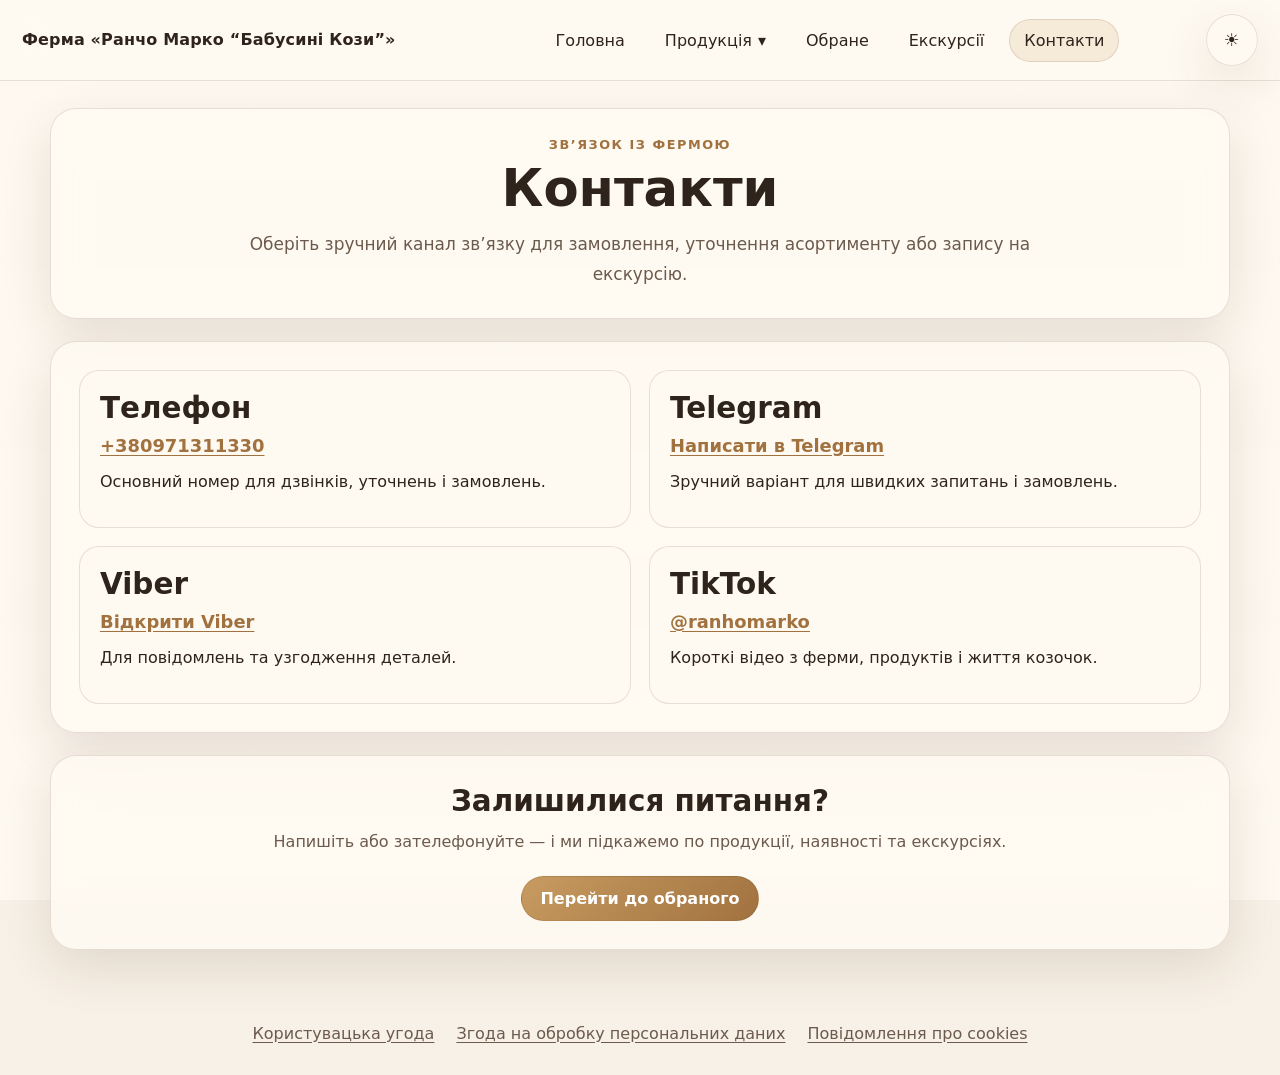
==== contacts.html @ a1350366 "Add files via upload" ====
<!doctype html>
<html lang="uk" data-page="contacts">
<head>
  <meta charset="utf-8">
  <meta name="viewport" content="width=device-width, initial-scale=1">
  <title>Контакти — Ранчо Марко “Бабусині Кози”</title>
  <meta name="description" content="Контакти ферми «Ранчо Марко “Бабусині Кози”»: телефон, Telegram, Viber та TikTok.">
  <link rel="stylesheet" href="styles.css">
</head>
<body data-page="contacts">
  <div class="page-bg" aria-hidden="true"></div>

  <header class="topbar">
    <div class="brand"><a href="index.html">Ферма «Ранчо Марко “Бабусині Кози”»</a></div>
    <nav class="main-nav" aria-label="Головна навігація">
      <a href="index.html" class="nav-link">Головна</a>
      <div class="nav-dropdown" data-dropdown>
        <button class="nav-link dropdown-toggle" type="button" data-product-toggle aria-expanded="false">
          Продукція <span class="chevron" aria-hidden="true">▾</span>
        </button>
        <div class="dropdown-panel" data-dropdown-panel>
          <a href="products.html#classichni">Класичні</a>
          <a href="products.html#kraftovi">Крафтові</a>
          <a href="products.html#marinated">Мариновані</a>
          <a href="products.html#vypichka">Випічка</a>
          <a href="products.html#inshe">Інше</a>
        </div>
      </div>
      <a href="favorites.html" class="nav-link">Обране</a>
      <a href="excursions.html" class="nav-link">Екскурсії</a>
      <a href="contacts.html" class="nav-link active">Контакти</a>
    </nav>
    <button class="theme-toggle" type="button" data-theme-toggle aria-label="Перемкнути тему">
      <span class="theme-icon theme-sun" aria-hidden="true">☀</span>
      <span class="theme-icon theme-moon" aria-hidden="true">☾</span>
    </button>
  </header>

  <main class="page-shell">
    <section class="section-card page-intro">
      <p class="eyebrow">Зв’язок із фермою</p>
      <h1>Контакти</h1>
      <p class="lead">Оберіть зручний канал зв’язку для замовлення, уточнення асортименту або запису на екскурсію.</p>
    </section>

    <section class="section-card contact-grid">
      <article class="contact-card">
        <h2>Телефон</h2>
        <a href="tel:+380971311330" class="big-link">+380971311330</a>
        <p>Основний номер для дзвінків, уточнень і замовлень.</p>
      </article>
      <article class="contact-card">
        <h2>Telegram</h2>
        <a href="https://t.me/share/url?text=%D0%97%D0%B0%D0%BC%D0%BE%D0%B2%D0%BB%D0%B5%D0%BD%D0%BD%D1%8F%20%D0%B7%20%D1%81%D0%B0%D0%B9%D1%82%D1%83%20%D0%A0%D0%B0%D0%BD%D1%87%D0%BE%20%D0%9C%D0%B0%D1%80%D0%BA%D0%BE%20%D0%91%D0%B0%D0%B1%D1%83%D1%81%D0%B8%D0%BD%D1%96%20%D0%9A%D0%BE%D0%B7%D0%B8%20%2B380971311330" target="_blank" rel="noopener" class="big-link">Написати в Telegram</a>
        <p>Зручний варіант для швидких запитань і замовлень.</p>
      </article>
      <article class="contact-card">
        <h2>Viber</h2>
        <a href="viber://chat?number=%2B380971311330" class="big-link">Відкрити Viber</a>
        <p>Для повідомлень та узгодження деталей.</p>
      </article>
      <article class="contact-card">
        <h2>TikTok</h2>
        <a href="https://www.tiktok.com/@ranhomarko?_r=1&_t=ZS-94zEbrSKKvs" target="_blank" rel="noopener" class="big-link">@ranhomarko</a>
        <p>Короткі відео з ферми, продуктів і життя козочок.</p>
      </article>
    </section>

    <section class="section-card cta">
      <h2>Залишилися питання?</h2>
      <p>Напишіть або зателефонуйте — і ми підкажемо по продукції, наявності та екскурсіях.</p>
      <a class="btn btn-primary" href="favorites.html">Перейти до обраного</a>
    </section>
  </main>

  <div class="modal" id="legalModal" aria-hidden="true" role="dialog" aria-modal="true">
    <div class="modal-card">
      <button class="modal-close" type="button" data-modal-close aria-label="Закрити">×</button>
      <div class="modal-content" data-modal-content></div>
    </div>
  </div>

  
  </div>

  <footer class="footer">
    <button class="footer-link" type="button" data-open-legal="agreement">Користувацька угода</button>
    <button class="footer-link" type="button" data-open-legal="consent">Згода на обробку персональних даних</button>
    <button class="footer-link" type="button" data-open-legal="cookies">Повідомлення про cookies</button>
  </footer>

  <script src="script.js"></script>
</body>
</html>
---- styles.css ----
:root{
  --bg: #f7efe4;
  --bg2: #fffaf2;
  --panel: rgba(255, 250, 242, 0.82);
  --panel-strong: rgba(255, 250, 242, 0.95);
  --text: #2f241c;
  --muted: #6c5a4d;
  --line: rgba(79, 58, 43, 0.14);
  --accent: #c89b61;
  --accent-2: #a1723f;
  --accent-soft: rgba(200, 155, 97, 0.16);
  --shadow: 0 18px 50px rgba(62, 38, 19, 0.12);
  --radius: 26px;
}

:root[data-theme="dark"]{
  --bg: #17110d;
  --bg2: #221914;
  --panel: rgba(35, 26, 21, 0.82);
  --panel-strong: rgba(35, 26, 21, 0.96);
  --text: #f4e9dc;
  --muted: #d2bea8;
  --line: rgba(255,255,255,0.12);
  --accent: #e3b77e;
  --accent-2: #f2d0a3;
  --accent-soft: rgba(227, 183, 126, 0.15);
  --shadow: 0 18px 50px rgba(0,0,0,0.35);
}

*{box-sizing:border-box}
html{scroll-behavior:smooth}
body{
  margin:0;
  min-height:100vh;
  font-family: Inter, system-ui, -apple-system, BlinkMacSystemFont, "Segoe UI", sans-serif;
  color:var(--text);
  background: linear-gradient(180deg, rgba(247,239,228,0.9), rgba(247,239,228,0.9));
  overflow-x:hidden;
}

.page-bg{
  position:fixed;
  inset:0;
  z-index:-2;
  background:
    linear-gradient(180deg, rgba(255,250,242,0.8), rgba(255,250,242,0.78)),
    url("img/ferma.png") center/cover no-repeat;
  filter:saturate(0.95);
}
:root[data-theme="dark"] .page-bg{
  background:
    linear-gradient(180deg, rgba(17,13,10,0.76), rgba(17,13,10,0.82)),
    url("img/ferma.png") center/cover no-repeat;
}

a{color:inherit;text-decoration:none}
button,input,summary{font:inherit}
img{max-width:100%;display:block}
.page-shell{
  width:min(1180px, calc(100% - 28px));
  margin:0 auto;
  padding:108px 0 44px;
}

.topbar{
  position:fixed;
  top:0; left:0; right:0;
  z-index:20;
  display:grid;
  grid-template-columns: 1.2fr 2fr auto;
  align-items:center;
  gap:16px;
  padding:14px 22px;
  backdrop-filter: blur(18px);
  background: color-mix(in srgb, var(--panel-strong) 85%, transparent);
  border-bottom:1px solid var(--line);
}

.brand a{
  font-weight:800;
  letter-spacing:0.01em;
  line-height:1.15;
  display:inline-block;
  max-width:100%;
}

.main-nav{
  justify-self:center;
  display:flex;
  align-items:center;
  justify-content:center;
  gap:10px;
  flex-wrap:wrap;
}

.nav-link{
  border:1px solid transparent;
  background:transparent;
  color:var(--text);
  padding:11px 14px;
  border-radius:999px;
  cursor:pointer;
  transition: all .2s ease;
  display:inline-flex;
  align-items:center;
  gap:6px;
}
.nav-link:hover,.nav-link.active,.nav-dropdown:hover .dropdown-toggle{
  background:var(--accent-soft);
  border-color: var(--line);
}

.nav-dropdown{
  position:relative;
}
.dropdown-panel{
  position:absolute;
  top:calc(100% + 10px);
  left:50%;
  transform:translateX(-50%) translateY(8px);
  min-width:220px;
  padding:10px;
  border-radius:18px;
  background:var(--panel-strong);
  border:1px solid var(--line);
  box-shadow:var(--shadow);
  display:none;
}
.nav-dropdown.open .dropdown-panel{
  display:grid;
  gap:6px;
}
.dropdown-panel a{
  padding:10px 12px;
  border-radius:12px;
}
.dropdown-panel a:hover{
  background:var(--accent-soft);
}

.theme-toggle{
  justify-self:end;
  width:52px;
  height:52px;
  border:none;
  border-radius:50%;
  background:var(--panel-strong);
  color:var(--text);
  box-shadow:var(--shadow);
  cursor:pointer;
  position:relative;
  border:1px solid var(--line);
}
.theme-icon{
  position:absolute;
  inset:0;
  display:grid;
  place-items:center;
  font-size:1.1rem;
  transition:opacity .2s ease, transform .2s ease;
}
.theme-moon{opacity:0; transform:rotate(-25deg)}
:root[data-theme="dark"] .theme-sun{opacity:0; transform:rotate(25deg)}
:root[data-theme="dark"] .theme-moon{opacity:1; transform:rotate(0)}

.section-card{
  background:var(--panel);
  border:1px solid var(--line);
  box-shadow:var(--shadow);
  border-radius:var(--radius);
  padding:28px;
  margin-bottom:22px;
  backdrop-filter: blur(16px);
}
.hero{
  display:grid;
  grid-template-columns:1.2fr .8fr;
  gap:22px;
  align-items:center;
  min-height: calc(100vh - 170px);
}
.eyebrow{
  margin:0 0 10px;
  text-transform:uppercase;
  letter-spacing:.12em;
  font-size:.8rem;
  color:var(--accent-2);
  font-weight:700;
}
h1{
  margin:0 0 16px;
  font-size: clamp(2.4rem, 4vw, 4.8rem);
  line-height:1.02;
}
h2{
  margin:0 0 10px;
  font-size: clamp(1.4rem, 2.3vw, 2.2rem);
}
h3{margin:0 0 8px; font-size:1.05rem}
.lead{
  color:var(--muted);
  font-size:1.06rem;
  line-height:1.75;
  margin:0;
}
.hero-actions, .favorites-actions{
  display:flex;
  gap:12px;
  flex-wrap:wrap;
  margin-top:22px;
}
.btn{
  display:inline-flex;
  justify-content:center;
  align-items:center;
  padding:12px 18px;
  border-radius:999px;
  border:1px solid var(--line);
  cursor:pointer;
  transition:all .2s ease;
  font-weight:700;
}
.btn-primary{
  background:linear-gradient(135deg, var(--accent), var(--accent-2));
  color:#fff;
}
.btn-secondary{
  background:var(--panel-strong);
  color:var(--text);
}
.btn:hover, .btn:focus-visible{
  transform:translateY(-1px);
  filter:brightness(1.02);
}
.note-card{
  border-radius:22px;
  background:linear-gradient(180deg, rgba(200,155,97,0.14), rgba(255,255,255,0.02));
  border:1px solid var(--line);
  padding:22px;
}
.note-card ul{
  margin:14px 0 0;
  padding-left:18px;
  color:var(--muted);
  line-height:1.7;
}

.info-grid, .benefits-grid, .steps-grid, .audience-grid, .contact-grid, .excursion-grid{
  display:grid;
  gap:18px;
}
.info-grid{
  grid-template-columns:repeat(2, minmax(0,1fr));
}
.benefits-grid{
  grid-template-columns:repeat(4, minmax(0,1fr));
}
.benefit{
  padding:16px;
  background:var(--panel-strong);
  border:1px solid var(--line);
  border-radius:18px;
  line-height:1.55;
}
.steps-grid{
  grid-template-columns:repeat(5, minmax(0,1fr));
}
.step{
  padding:18px;
  border-radius:18px;
  background:var(--panel-strong);
  border:1px solid var(--line);
}
.step span{
  display:inline-grid;
  place-items:center;
  width:34px;
  height:34px;
  border-radius:50%;
  background:var(--accent-soft);
  font-weight:800;
  margin-bottom:12px;
}
.audience-grid, .contact-grid{
  grid-template-columns:repeat(2, minmax(0,1fr));
}
.audience-card, .contact-card, .excursion-card{
  padding:20px;
  border-radius:20px;
  background:var(--panel-strong);
  border:1px solid var(--line);
}
.faq-list details{
  background:var(--panel-strong);
  border:1px solid var(--line);
  border-radius:18px;
  padding:14px 16px;
  margin-bottom:12px;
}
.faq-list summary{
  cursor:pointer;
  font-weight:700;
}
.faq-list p{
  color:var(--muted);
  margin:10px 0 0;
  line-height:1.7;
}
.section-head{
  margin-bottom:18px;
}
.section-head p{margin:0;color:var(--muted);line-height:1.6}
.cta{
  text-align:center;
}
.cta p{max-width:780px;margin:0 auto 20px;color:var(--muted);line-height:1.75}

.product-section{
  scroll-margin-top: 120px;
}
.product-grid{
  display:grid;
  grid-template-columns:repeat(3, minmax(0,1fr));
  gap:16px;
}
.product-card{
  overflow:hidden;
  display:flex;
  flex-direction:column;
  background:var(--panel-strong);
  border:1px solid var(--line);
  border-radius:22px;
}
.product-media{
  position:relative;
  aspect-ratio: 4/3;
  background:#d9c2a3;
}
.product-media img{
  width:100%;
  height:100%;
  object-fit:cover;
}
.favorite-btn{
  position:absolute;
  top:12px;
  right:12px;
  width:42px;
  height:42px;
  border:none;
  border-radius:50%;
  background:rgba(255,255,255,0.88);
  color:#9d5d3b;
  cursor:pointer;
  font-size:1.2rem;
  box-shadow:0 8px 18px rgba(0,0,0,.14);
}
.favorite-btn.active{
  color:#d13b56;
}
.product-body{
  padding:16px;
  display:grid;
  gap:10px;
}
.product-title{
  margin:0;
  font-size:1.06rem;
}
.meta{
  color:var(--muted);
  font-size:.95rem;
  line-height:1.6;
}
.product-price{
  font-weight:800;
  color:var(--accent-2);
}
.product-actions{
  display:flex;
  gap:10px;
  flex-wrap:wrap;
}
.product-actions .btn{
  flex:1 1 140px;
  padding:10px 14px;
}

.favorites-grid{
  display:grid;
  grid-template-columns:repeat(2, minmax(0,1fr));
  gap:16px;
  margin-top:18px;
}
.favorite-item{
  display:grid;
  grid-template-columns:140px 1fr;
  gap:16px;
  padding:16px;
  background:var(--panel-strong);
  border:1px solid var(--line);
  border-radius:22px;
}
.favorite-thumb{
  aspect-ratio:1/1;
  border-radius:16px;
  overflow:hidden;
}
.favorite-thumb img{
  width:100%;
  height:100%;
  object-fit:cover;
}
.favorite-content{
  display:grid;
  gap:8px;
}
.favorite-content .btn{
  width:max-content;
}
.favorite-meta{
  color:var(--muted);
  line-height:1.6;
  font-size:.96rem;
}
.empty-state{
  text-align:center;
  color:var(--muted);
  padding:20px 10px 6px;
}
.contact-inline{
  margin:14px 0 0;
  color:var(--muted);
}
.big-link{
  font-size:1.12rem;
  font-weight:800;
  color:var(--accent-2);
  text-decoration:underline;
  text-underline-offset:3px;
}

.pill-row{
  display:flex;
  gap:8px;
  flex-wrap:wrap;
  margin-top:14px;
}
.pill-row span{
  padding:8px 12px;
  border-radius:999px;
  background:var(--accent-soft);
  border:1px solid var(--line);
  font-size:.92rem;
}

.modal{
  position:fixed;
  inset:0;
  background:rgba(18, 12, 8, .55);
  display:none;
  align-items:center;
  justify-content:center;
  padding:18px;
  z-index:40;
}
.modal.open{display:flex}
.modal-card{
  width:min(880px, 100%);
  max-height:min(86vh, 980px);
  overflow:auto;
  background:var(--panel-strong);
  border-radius:28px;
  border:1px solid var(--line);
  box-shadow:var(--shadow);
  position:relative;
}
.modal-content{
  padding:28px;
  line-height:1.75;
}
.modal-content h3{margin-top:18px}
.modal-close{
  position:sticky;
  top:0;
  margin-left:auto;
  display:block;
  width:44px;
  height:44px;
  border:none;
  background:transparent;
  color:var(--text);
  font-size:2rem;
  line-height:1;
  cursor:pointer;
  z-index:1;
}
.modal-content p, .modal-content li{color:var(--muted)}
.modal-content ul{padding-left:20px}



.cookie-actions{
  display:flex;
  gap:10px;
  flex-wrap:wrap;
  justify-content:flex-end;
}

.footer{
  width:min(1180px, calc(100% - 28px));
  margin:0 auto 24px;
  display:flex;
  gap:14px;
  flex-wrap:wrap;
  justify-content:center;
}
.footer-link{
  border:none;
  background:transparent;
  color:var(--muted);
  text-decoration:underline;
  text-underline-offset:3px;
  cursor:pointer;
  padding:8px 4px;
}
.page-intro{
  text-align:center;
}
.page-intro .lead{max-width:840px;margin:0 auto}
.excursion-grid{
  grid-template-columns:repeat(3, minmax(0,1fr));
  margin-bottom:22px;
}

@media (max-width: 1100px){
  .hero, .product-grid, .steps-grid, .benefits-grid, .favorites-grid, .excursion-grid{
    grid-template-columns:repeat(2, minmax(0,1fr));
  }
  .topbar{
    grid-template-columns:1fr auto;
    grid-template-areas:
      "brand theme"
      "nav nav";
  }
  .brand{grid-area:brand}
  .main-nav{grid-area:nav; justify-self:stretch}
  .theme-toggle{grid-area:theme}
}
@media (max-width: 760px){
  .page-shell{width:min(100% - 18px, 1180px); padding-top:128px}
  .topbar{
    padding:12px 12px 10px;
  }
  .brand a{
    font-size:.96rem;
  }
  .main-nav{
    justify-content:flex-start;
    gap:8px;
  }
  .nav-link{
    padding:9px 12px;
    font-size:.95rem;
  }
  .dropdown-panel{
    left:0;
    transform:none;
    min-width: 200px;
  }
  .hero, .info-grid, .benefits-grid, .steps-grid, .audience-grid, .contact-grid, .excursion-grid, .product-grid, .favorites-grid{
    grid-template-columns:1fr;
  }
  .section-card{padding:20px}
  
  .cookie-actions, .hero-actions, .favorites-actions{
    justify-content:stretch;
  }
  .cookie-actions .btn, .hero-actions .btn, .favorites-actions .btn{
    width:100%;
  }
  .favorite-item{
    grid-template-columns:1fr;
  }
}

body.no-scroll{overflow:hidden}
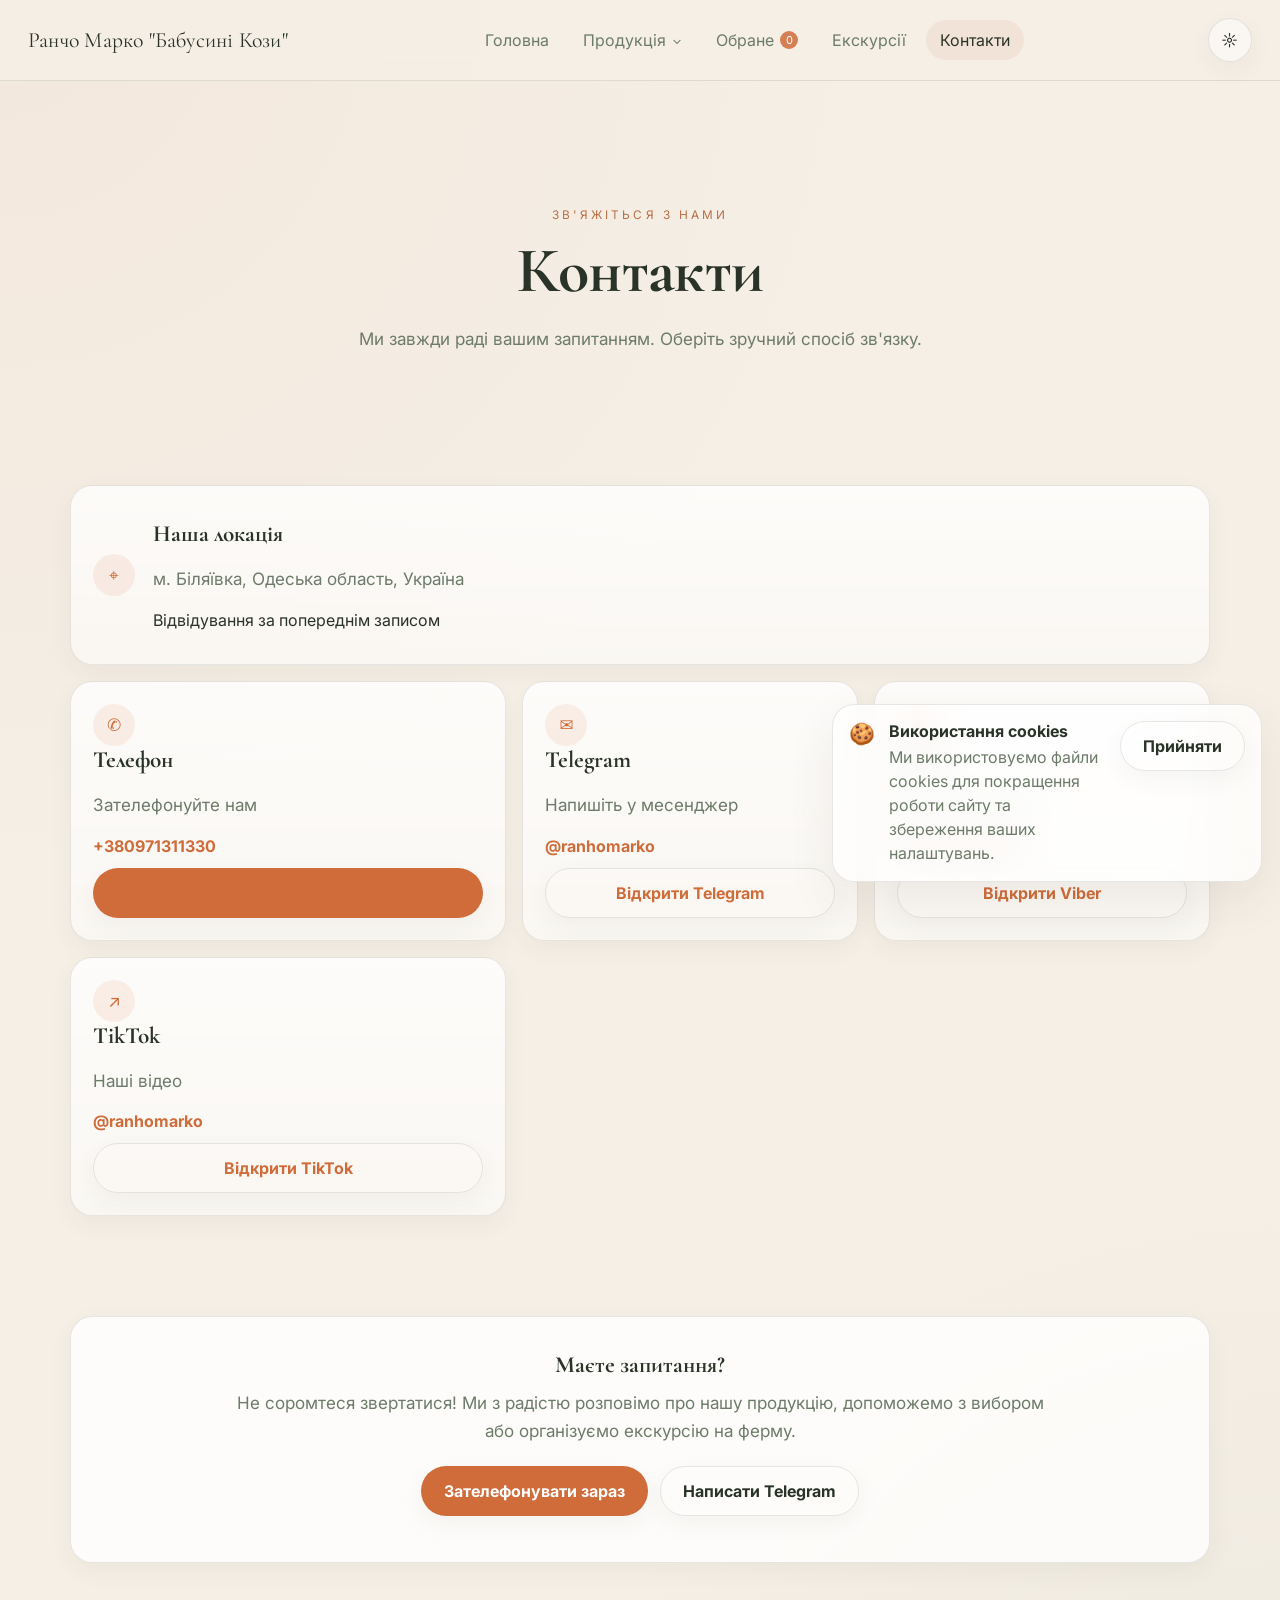
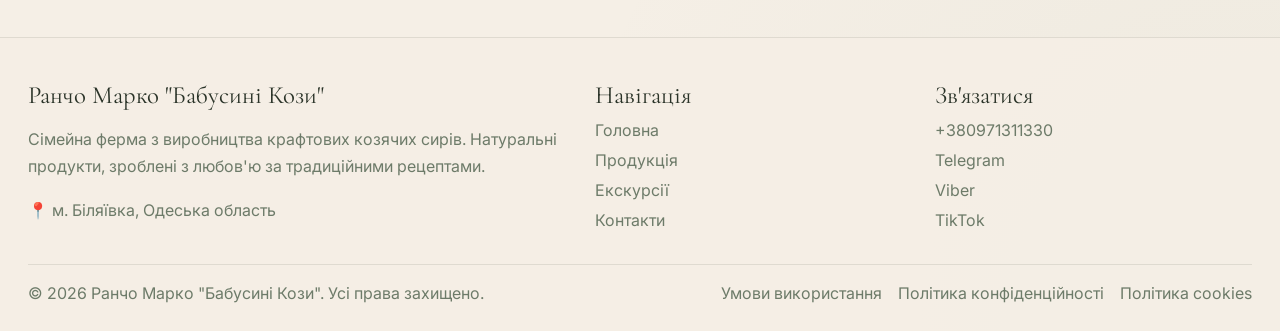
==== commit 4ae622b7: "Add files via upload" ====
--- a/contacts.html
+++ b/contacts.html
@@ -1,94 +1,175 @@
 <!doctype html>
-<html lang="uk" data-page="contacts">
+<html lang="uk" data-theme="light">
 <head>
-  <meta charset="utf-8">
-  <meta name="viewport" content="width=device-width, initial-scale=1">
-  <title>Контакти — Ранчо Марко “Бабусині Кози”</title>
-  <meta name="description" content="Контакти ферми «Ранчо Марко “Бабусині Кози”»: телефон, Telegram, Viber та TikTok.">
-  <link rel="stylesheet" href="styles.css">
+  <meta charset="utf-8" />
+  <meta name="viewport" content="width=device-width, initial-scale=1" />
+  <meta name="theme-color" content="#f5efe6" />
+  <title>Ранчо Марко &quot;Бабусині Кози&quot;</title>
+  <meta name="description" content="Сімейна ферма в Одеській області: крафтові козячі сири, випічка, екскурсії та замовлення напряму від виробника." />
+  <link rel="preconnect" href="https://fonts.googleapis.com">
+  <link rel="preconnect" href="https://fonts.gstatic.com" crossorigin>
+  <link href="https://fonts.googleapis.com/css2?family=Inter:wght@400;500;600;700;800&family=Cormorant+Garamond:wght@500;600;700&display=swap" rel="stylesheet">
+  <link rel="icon" href="favicon.svg" type="image/svg+xml" />
+  <link rel="stylesheet" href="css/style.css" />
+  <script defer src="js/script.js"></script>
 </head>
-<body data-page="contacts">
-  <div class="page-bg" aria-hidden="true"></div>
+<body data-page="contacts" class="page-contacts">
+  <div class="site-shell">
+    
+    <header class="header">
+      <a class="brand" href="index.html" aria-label="Ранчо Марко Бабусині Кози">Ранчо Марко "Бабусині Кози"</a>
+      
+      <nav class="nav" aria-label="Головна навігація">
+        <a href="index.html" class="nav-link">Головна</a>
+        <div class="nav-dropdown" data-dropdown>
+          <button class="nav-link nav-link--button" type="button" data-dropdown-btn aria-haspopup="true" aria-expanded="false">
+            Продукція <span class="caret">⌄</span>
+          </button>
+          <div class="dropdown-panel" role="menu" aria-label="Категорії продукції">
+            <a href="products.html#classic" data-category-link="classic">Класичні</a>
+            <a href="products.html#craft" data-category-link="craft">Крафтові</a>
+            <a href="products.html#marinated" data-category-link="marinated">Мариновані</a>
+            <a href="products.html#bakery" data-category-link="bakery">Випічка</a>
+            <a href="products.html#other" data-category-link="other">Інше</a>
+          </div>
+        </div>
+        <a href="favorites.html" class="nav-link ">Обране <span class="nav-pill" data-fav-count>0</span></a>
+        <a href="excursions.html" class="nav-link ">Екскурсії</a>
+        <a href="contacts.html" class="nav-link is-active">Контакти</a>
+      </nav>
+      <div class="header-actions">
+        <button class="icon-btn theme-toggle" type="button" data-theme-toggle aria-label="Перемкнути тему">
+          <span class="theme-icon" data-theme-icon>☼</span>
+        </button>
+        <button class="icon-btn mobile-toggle" type="button" data-mobile-toggle aria-label="Відкрити меню">
+          <span></span><span></span><span></span>
+        </button>
+      </div>
+    </header>
+    
+    <div class="mobile-menu" data-mobile-menu>
+      <a href="index.html">Головна</a>
+      <button type="button" class="mobile-accordion" data-mobile-products>Продукція <span>⌄</span></button>
+      <div class="mobile-submenu" data-mobile-submenu>
+        <a href="products.html#classic">Класичні</a>
+        <a href="products.html#craft">Крафтові</a>
+        <a href="products.html#marinated">Мариновані</a>
+        <a href="products.html#bakery">Випічка</a>
+        <a href="products.html#other">Інше</a>
+      </div>
+      <a href="favorites.html">Обране <span class="nav-pill" data-fav-count>0</span></a>
+      <a href="excursions.html">Екскурсії</a>
+      <a href="contacts.html">Контакти</a>
+    </div>
+    <main>
 
-  <header class="topbar">
-    <div class="brand"><a href="index.html">Ферма «Ранчо Марко “Бабусині Кози”»</a></div>
-    <nav class="main-nav" aria-label="Головна навігація">
-      <a href="index.html" class="nav-link">Головна</a>
-      <div class="nav-dropdown" data-dropdown>
-        <button class="nav-link dropdown-toggle" type="button" data-product-toggle aria-expanded="false">
-          Продукція <span class="chevron" aria-hidden="true">▾</span>
-        </button>
-        <div class="dropdown-panel" data-dropdown-panel>
-          <a href="products.html#classichni">Класичні</a>
-          <a href="products.html#kraftovi">Крафтові</a>
-          <a href="products.html#marinated">Мариновані</a>
-          <a href="products.html#vypichka">Випічка</a>
-          <a href="products.html#inshe">Інше</a>
+<section class="hero hero--contacts reveal">
+  <div class="hero__eyebrow">ЗВ'ЯЖІТЬСЯ З НАМИ</div>
+  <h1>Контакти</h1>
+  <p class="hero__text">Ми завжди раді вашим запитанням. Оберіть зручний спосіб зв'язку.</p>
+</section>
+
+<section class="section reveal">
+  <div class="contact-cards">
+    <article class="contact-card contact-card--wide">
+      <div class="contact-card__icon">⌖</div>
+      <div>
+        <h3>Наша локація</h3>
+        <p>м. Біляївка, Одеська область, Україна</p>
+        <span>Відвідування за попереднім записом</span>
+      </div>
+    </article>
+    <article class="contact-card">
+      <div class="contact-card__icon">✆</div>
+      <div>
+        <h3>Телефон</h3>
+        <p>Зателефонуйте нам</p>
+        <a href="tel:+380971311330">+380971311330</a>
+        <a href="tel:+380971311330" class="button button--wide">Зателефонувати</a>
+      </div>
+    </article>
+    <article class="contact-card">
+      <div class="contact-card__icon">✉</div>
+      <div>
+        <h3>Telegram</h3>
+        <p>Напишіть у месенджер</p>
+        <a href="https://t.me/ranhomarko" target="_blank" rel="noopener">@ranhomarko</a>
+        <a href="https://t.me/ranhomarko" target="_blank" rel="noopener" class="button button--wide button--secondary">Відкрити Telegram</a>
+      </div>
+    </article>
+    <article class="contact-card">
+      <div class="contact-card__icon">◉</div>
+      <div>
+        <h3>Viber</h3>
+        <p>Напишіть у Viber</p>
+        <a href="viber://chat?number=%2B380971311330">+380971311330</a>
+        <a href="viber://chat?number=%2B380971311330" class="button button--wide button--secondary">Відкрити Viber</a>
+      </div>
+    </article>
+    <article class="contact-card">
+      <div class="contact-card__icon">↗</div>
+      <div>
+        <h3>TikTok</h3>
+        <p>Наші відео</p>
+        <a href="https://www.tiktok.com/@ranhomarko?_r=1&_t=ZS-94zEbrSKKvs" target="_blank" rel="noopener">@ranhomarko</a>
+        <a href="https://www.tiktok.com/@ranhomarko?_r=1&_t=ZS-94zEbrSKKvs" target="_blank" rel="noopener" class="button button--wide button--secondary">Відкрити TikTok</a>
+      </div>
+    </article>
+  </div>
+</section>
+
+<section class="section reveal">
+  <div class="enquiry-card">
+    <h2>Маєте запитання?</h2>
+    <p>Не соромтеся звертатися! Ми з радістю розповімо про нашу продукцію, допоможемо з вибором або організуємо екскурсію на ферму.</p>
+    <div class="order-card__actions">
+      <a href="tel:+380971311330" class="button">Зателефонувати зараз</a>
+      <a href="https://t.me/ranhomarko" target="_blank" rel="noopener" class="button button--secondary">Написати Telegram</a>
+    </div>
+  </div>
+</section>
+
+    </main>
+    
+    <footer class="footer">
+      <div class="footer-col">
+        <div class="footer-brand">Ранчо Марко "Бабусині Кози"</div>
+        <p>Сімейна ферма з виробництва крафтових козячих сирів. Натуральні продукти, зроблені з любов'ю за традиційними рецептами.</p>
+        <p class="footer-meta">📍 м. Біляївка, Одеська область</p>
+      </div>
+      <div class="footer-col">
+        <div class="footer-title">Навігація</div>
+        <a href="index.html">Головна</a>
+        <a href="products.html">Продукція</a>
+        <a href="excursions.html">Екскурсії</a>
+        <a href="contacts.html">Контакти</a>
+      </div>
+      <div class="footer-col">
+        <div class="footer-title">Зв'язатися</div>
+        <a href="tel:+380971311330">+380971311330</a>
+        <a href="https://t.me/ranhomarko" target="_blank" rel="noopener">Telegram</a>
+        <a href="viber://chat?number=%2B380971311330">Viber</a>
+        <a href="https://www.tiktok.com/@ranhomarko?_r=1&_t=ZS-94zEbrSKKvs" target="_blank" rel="noopener">TikTok</a>
+      </div>
+      <div class="footer-bottom">
+        <span>© 2026 Ранчо Марко "Бабусині Кози". Усі права захищено.</span>
+        <div class="footer-bottom-links">
+          <button type="button" data-modal-open="termsModal">Умови використання</button>
+          <button type="button" data-modal-open="privacyModal">Політика конфіденційності</button>
+          <button type="button" data-modal-open="cookiesModal">Політика cookies</button>
         </div>
       </div>
-      <a href="favorites.html" class="nav-link">Обране</a>
-      <a href="excursions.html" class="nav-link">Екскурсії</a>
-      <a href="contacts.html" class="nav-link active">Контакти</a>
-    </nav>
-    <button class="theme-toggle" type="button" data-theme-toggle aria-label="Перемкнути тему">
-      <span class="theme-icon theme-sun" aria-hidden="true">☀</span>
-      <span class="theme-icon theme-moon" aria-hidden="true">☾</span>
-    </button>
-  </header>
-
-  <main class="page-shell">
-    <section class="section-card page-intro">
-      <p class="eyebrow">Зв’язок із фермою</p>
-      <h1>Контакти</h1>
-      <p class="lead">Оберіть зручний канал зв’язку для замовлення, уточнення асортименту або запису на екскурсію.</p>
-    </section>
-
-    <section class="section-card contact-grid">
-      <article class="contact-card">
-        <h2>Телефон</h2>
-        <a href="tel:+380971311330" class="big-link">+380971311330</a>
-        <p>Основний номер для дзвінків, уточнень і замовлень.</p>
-      </article>
-      <article class="contact-card">
-        <h2>Telegram</h2>
-        <a href="https://t.me/share/url?text=%D0%97%D0%B0%D0%BC%D0%BE%D0%B2%D0%BB%D0%B5%D0%BD%D0%BD%D1%8F%20%D0%B7%20%D1%81%D0%B0%D0%B9%D1%82%D1%83%20%D0%A0%D0%B0%D0%BD%D1%87%D0%BE%20%D0%9C%D0%B0%D1%80%D0%BA%D0%BE%20%D0%91%D0%B0%D0%B1%D1%83%D1%81%D0%B8%D0%BD%D1%96%20%D0%9A%D0%BE%D0%B7%D0%B8%20%2B380971311330" target="_blank" rel="noopener" class="big-link">Написати в Telegram</a>
-        <p>Зручний варіант для швидких запитань і замовлень.</p>
-      </article>
-      <article class="contact-card">
-        <h2>Viber</h2>
-        <a href="viber://chat?number=%2B380971311330" class="big-link">Відкрити Viber</a>
-        <p>Для повідомлень та узгодження деталей.</p>
-      </article>
-      <article class="contact-card">
-        <h2>TikTok</h2>
-        <a href="https://www.tiktok.com/@ranhomarko?_r=1&_t=ZS-94zEbrSKKvs" target="_blank" rel="noopener" class="big-link">@ranhomarko</a>
-        <p>Короткі відео з ферми, продуктів і життя козочок.</p>
-      </article>
-    </section>
-
-    <section class="section-card cta">
-      <h2>Залишилися питання?</h2>
-      <p>Напишіть або зателефонуйте — і ми підкажемо по продукції, наявності та екскурсіях.</p>
-      <a class="btn btn-primary" href="favorites.html">Перейти до обраного</a>
-    </section>
-  </main>
-
-  <div class="modal" id="legalModal" aria-hidden="true" role="dialog" aria-modal="true">
-    <div class="modal-card">
-      <button class="modal-close" type="button" data-modal-close aria-label="Закрити">×</button>
-      <div class="modal-content" data-modal-content></div>
+    </footer>
+  </div>
+  <div id="site-modals"></div>
+  
+  <div class="cookie-banner" data-cookie-banner hidden>
+    <div class="cookie-banner__icon">🍪</div>
+    <div class="cookie-banner__content">
+      <strong>Використання cookies</strong>
+      <p>Ми використовуємо файли cookies для покращення роботи сайту та збереження ваших налаштувань.</p>
     </div>
+    <button class="button button--ghost" type="button" data-cookie-accept>Прийняти</button>
   </div>
-
-  
-  </div>
-
-  <footer class="footer">
-    <button class="footer-link" type="button" data-open-legal="agreement">Користувацька угода</button>
-    <button class="footer-link" type="button" data-open-legal="consent">Згода на обробку персональних даних</button>
-    <button class="footer-link" type="button" data-open-legal="cookies">Повідомлення про cookies</button>
-  </footer>
-
-  <script src="script.js"></script>
 </body>
-</html>
+</html>
--- a/css/style.css
+++ b/css/style.css
@@ -0,0 +1,518 @@
+
+:root {
+  --bg: #f5efe6;
+  --surface: rgba(255,255,255,0.52);
+  --surface-strong: rgba(255,255,255,0.82);
+  --card: #f8f3eb;
+  --card-strong: #fffaf2;
+  --text: #2a3328;
+  --muted: #6d7b69;
+  --line: rgba(86, 96, 82, 0.14);
+  --brand: #cf6c3a;
+  --brand-dark: #b45828;
+  --brand-soft: rgba(207, 108, 58, 0.12);
+  --accent: #db9c64;
+  --shadow: 0 18px 48px rgba(64, 51, 34, 0.08);
+  --shadow-soft: 0 8px 24px rgba(64, 51, 34, 0.05);
+  --radius-lg: 22px;
+  --radius-md: 18px;
+  --radius-sm: 14px;
+  --container: 1180px;
+}
+html[data-theme="dark"] {
+  --bg: #101410;
+  --surface: rgba(20, 26, 20, 0.7);
+  --surface-strong: rgba(24, 31, 24, 0.95);
+  --card: #182018;
+  --card-strong: #1e281d;
+  --text: #f2efe4;
+  --muted: #b1baa9;
+  --line: rgba(185, 198, 173, 0.12);
+  --brand: #d59960;
+  --brand-dark: #d08a4d;
+  --brand-soft: rgba(213, 153, 96, 0.14);
+  --accent: #e0b37b;
+  --shadow: 0 18px 50px rgba(0, 0, 0, 0.42);
+  --shadow-soft: 0 10px 26px rgba(0, 0, 0, 0.28);
+}
+* { box-sizing: border-box; }
+html { scroll-behavior: smooth; }
+body {
+  margin: 0;
+  font-family: Inter, system-ui, -apple-system, Segoe UI, Arial, sans-serif;
+  color: var(--text);
+  background:
+    radial-gradient(circle at top left, rgba(207, 108, 58, 0.06), transparent 38%),
+    radial-gradient(circle at bottom right, rgba(145, 165, 134, 0.08), transparent 32%),
+    var(--bg);
+  min-height: 100vh;
+  position: relative;
+}
+html[data-theme="dark"] body {
+  background:
+    linear-gradient(rgba(10, 12, 10, 0.38), rgba(10, 12, 10, 0.38)),
+    radial-gradient(circle at top left, rgba(207, 108, 58, 0.10), transparent 34%),
+    radial-gradient(circle at bottom right, rgba(145, 165, 134, 0.10), transparent 34%),
+    var(--bg);
+}
+body::before {
+  content: "";
+  position: fixed;
+  inset: 0;
+  pointer-events: none;
+  background:
+    radial-gradient(circle at 20% 20%, rgba(255,255,255,0.10), transparent 22%),
+    radial-gradient(circle at 80% 0%, rgba(255,255,255,0.08), transparent 16%),
+    radial-gradient(circle at 0% 80%, rgba(255,255,255,0.05), transparent 18%);
+  opacity: .25;
+  mix-blend-mode: soft-light;
+}
+a { color: inherit; text-decoration: none; }
+img { max-width: 100%; display: block; }
+button, input, summary { font: inherit; }
+.site-shell { min-height: 100vh; display: flex; flex-direction: column; }
+main { flex: 1; }
+.header {
+  position: sticky; top: 0; z-index: 50;
+  display: flex; align-items: center; justify-content: space-between;
+  gap: 18px;
+  padding: 18px 28px;
+  backdrop-filter: blur(18px);
+  background: color-mix(in srgb, var(--bg) 86%, transparent);
+  border-bottom: 1px solid var(--line);
+}
+.brand {
+  font-family: "Cormorant Garamond", Georgia, serif;
+  font-size: clamp(1.05rem, 1rem + .45vw, 1.45rem);
+  letter-spacing: .01em;
+  white-space: nowrap;
+}
+.nav {
+  display: flex; align-items: center; gap: 6px;
+}
+.nav-link, .nav-link--button {
+  position: relative;
+  border: 0;
+  background: transparent;
+  color: var(--muted);
+  padding: 10px 14px;
+  border-radius: 999px;
+  cursor: pointer;
+  transition: .22s ease;
+  display: inline-flex; align-items: center; gap: 6px;
+}
+.nav-link:hover, .nav-link--button:hover, .nav-link.is-active {
+  color: var(--text);
+  background: color-mix(in srgb, var(--brand-soft) 70%, transparent);
+}
+.nav-pill {
+  display: inline-grid; place-items: center;
+  min-width: 18px; height: 18px;
+  padding: 0 5px;
+  border-radius: 999px;
+  background: color-mix(in srgb, var(--brand) 85%, #0000);
+  color: white;
+  font-size: 11px;
+  line-height: 1;
+}
+.nav-dropdown { position: relative; }
+.dropdown-panel {
+  position: absolute;
+  top: calc(100% + 12px);
+  left: 0;
+  min-width: 215px;
+  padding: 10px;
+  border: 1px solid var(--line);
+  border-radius: 18px;
+  background: var(--surface-strong);
+  box-shadow: var(--shadow);
+  display: grid;
+  gap: 4px;
+  opacity: 0;
+  transform: translateY(-8px);
+  pointer-events: none;
+  transition: .22s ease;
+}
+.nav-dropdown:hover .dropdown-panel,
+.nav-dropdown.is-open .dropdown-panel {
+  opacity: 1;
+  transform: translateY(0);
+  pointer-events: auto;
+}
+.dropdown-panel a {
+  padding: 10px 12px;
+  border-radius: 12px;
+  color: var(--text);
+  transition: .2s ease;
+}
+.dropdown-panel a:hover { background: color-mix(in srgb, var(--brand-soft) 60%, transparent); }
+.caret { font-size: .8em; transform: translateY(-1px); }
+.header-actions { display: flex; align-items: center; gap: 10px; }
+.icon-btn {
+  border: 1px solid var(--line);
+  background: var(--surface);
+  color: var(--text);
+  width: 44px; height: 44px;
+  border-radius: 999px;
+  display: inline-grid; place-items: center;
+  box-shadow: var(--shadow-soft);
+  cursor: pointer;
+}
+.theme-icon { font-size: 1rem; line-height: 1; }
+.mobile-toggle { display: none; gap: 5px; padding: 0; }
+.mobile-toggle span {
+  width: 16px; height: 1.8px; background: var(--text); border-radius: 999px; display: block;
+}
+.mobile-menu {
+  display: none;
+  position: fixed;
+  inset: 78px 16px auto 16px;
+  z-index: 60;
+  border: 1px solid var(--line);
+  background: var(--surface-strong);
+  border-radius: 24px;
+  box-shadow: var(--shadow);
+  padding: 14px;
+  backdrop-filter: blur(20px);
+}
+.mobile-menu.is-open { display: grid; gap: 8px; }
+.mobile-menu a, .mobile-accordion {
+  padding: 14px 16px;
+  border-radius: 16px;
+  color: var(--text);
+  background: transparent;
+  border: 0;
+  text-align: left;
+  display: flex;
+  justify-content: space-between;
+  align-items: center;
+}
+.mobile-submenu {
+  display: none;
+  margin: 0 0 6px 10px;
+  padding-left: 10px;
+  border-left: 1px solid var(--line);
+}
+.mobile-submenu.is-open { display: grid; }
+.mobile-submenu a { color: var(--muted); padding: 10px 12px; }
+
+.hero, .section {
+  width: min(100% - 32px, var(--container));
+  margin: 0 auto;
+}
+.hero {
+  padding: 78px 20px 58px;
+  text-align: center;
+}
+.hero--home { min-height: 82vh; display: grid; align-content: center; }
+.hero__eyebrow, .section__eyebrow {
+  text-transform: uppercase;
+  letter-spacing: .26em;
+  font-size: .74rem;
+  color: color-mix(in srgb, var(--brand) 78%, var(--muted));
+  margin-bottom: 18px;
+}
+.hero h1, .section__title, .hero h2 {
+  font-family: "Cormorant Garamond", Georgia, serif;
+  letter-spacing: -0.01em;
+  line-height: .98;
+  margin: 0;
+}
+.hero h1 { font-size: clamp(2.9rem, 5vw, 5.6rem); }
+.hero h1 span { color: var(--brand); }
+.hero__text, .section p, .info-card p, .promo-card p, .step p, .contact-card p, .mini-card p {
+  color: var(--muted);
+  font-size: clamp(.95rem, .9rem + .25vw, 1.07rem);
+  line-height: 1.6;
+}
+.hero__text { max-width: 760px; margin: 22px auto 0; }
+.hero__actions { margin-top: 34px; display: flex; justify-content: center; gap: 14px; flex-wrap: wrap; }
+.button {
+  display: inline-flex; align-items: center; justify-content: center; gap: 10px;
+  border: 1px solid transparent; border-radius: 999px;
+  background: var(--brand); color: #fff; padding: 14px 22px; font-weight: 700; box-shadow: var(--shadow-soft);
+  transition: .25s ease; cursor: pointer;
+}
+.button:hover { transform: translateY(-1px); background: var(--brand-dark); }
+.button--secondary, .button--ghost { background: transparent; color: var(--text); border-color: var(--line); }
+.button--secondary:hover, .button--ghost:hover { background: color-mix(in srgb, var(--brand-soft) 55%, transparent); }
+.button--wide { width: 100%; margin-top: 12px; }
+
+.section { padding: 26px 20px 74px; }
+.section__title {
+  font-size: clamp(2.2rem, 2rem + 2vw, 3.7rem);
+  text-align: center;
+  margin-bottom: 34px;
+}
+.grid { display: grid; gap: 18px; }
+.grid--4 { grid-template-columns: repeat(4, minmax(0, 1fr)); }
+.info-card, .promo-card, .step, .contact-card, .mini-card, .booking-card, .order-card, .enquiry-card, .cta-card, .favorites-empty, .catalog-section {
+  border: 1px solid var(--line);
+  background: linear-gradient(180deg, color-mix(in srgb, var(--surface-strong) 96%, transparent), color-mix(in srgb, var(--surface) 100%, transparent));
+  border-radius: var(--radius-lg);
+  box-shadow: var(--shadow-soft);
+}
+.info-card, .promo-card { padding: 22px; min-height: 198px; }
+.info-card__icon, .promo-card__icon, .mini-card__icon, .contact-card__icon {
+  width: 42px; height: 42px; display: grid; place-items: center;
+  border-radius: 999px; background: color-mix(in srgb, var(--brand-soft) 80%, transparent);
+  color: var(--brand); font-size: 1.05rem; margin-bottom: 18px;
+}
+.info-card h3, .promo-card h3, .step h3, .contact-card h3, .mini-card h3, .booking-card h2, .order-card h2, .enquiry-card h2, .cta-card h2 {
+  margin: 0 0 10px; font-family: "Cormorant Garamond", Georgia, serif; font-size: 1.45rem;
+}
+.steps { display: grid; grid-template-columns: repeat(4, minmax(0, 1fr)); gap: 16px; }
+.step { padding: 26px; text-align: center; }
+.step span {
+  width: 34px; height: 34px; display: inline-grid; place-items: center; margin-bottom: 14px;
+  border-radius: 50%; background: color-mix(in srgb, var(--brand) 90%, #0000); color: #fff; font-weight: 800;
+}
+.section--soft { padding-top: 74px; padding-bottom: 74px; }
+.cta-card, .order-card, .booking-card, .enquiry-card { padding: 34px; text-align: center; border: 1px solid var(--line); border-radius: var(--radius-lg); box-shadow: var(--shadow-soft); background: color-mix(in srgb, var(--surface-strong) 96%, transparent); }
+.cta-card p, .order-card p, .booking-card p, .enquiry-card p { max-width: 820px; margin: 0 auto; }
+.section--faq .accordion { max-width: 900px; margin: 0 auto; }
+.accordion-item { border: 1px solid var(--line); background: var(--surface-strong); border-radius: 18px; margin-bottom: 12px; overflow: hidden; }
+.accordion-item summary { list-style: none; cursor: pointer; padding: 18px 20px; font-weight: 600; }
+.accordion-item summary::-webkit-details-marker { display: none; }
+.accordion-body { padding: 0 20px 18px; color: var(--muted); line-height: 1.6; }
+
+.hero--products, .hero--favorites, .hero--excursions, .hero--contacts { min-height: 42vh; display: grid; align-content: center; }
+.category-chips { display: flex; justify-content: center; flex-wrap: wrap; gap: 10px; margin-top: 26px; }
+.chip {
+  border: 1px solid var(--line); background: var(--surface); color: var(--muted);
+  padding: 10px 16px; border-radius: 999px; cursor: pointer; transition: .22s ease;
+}
+.chip:hover, .chip.is-active {
+  color: var(--text); border-color: color-mix(in srgb, var(--brand) 40%, var(--line));
+  background: color-mix(in srgb, var(--brand-soft) 70%, transparent);
+}
+.catalog-section { padding: 18px 16px 26px; margin-bottom: 26px; }
+.section-heading { display: flex; align-items: center; justify-content: space-between; margin: 6px 4px 18px; }
+.section-heading h2 { margin: 0; font-family: "Cormorant Garamond", Georgia, serif; font-size: clamp(2rem, 1.6rem + 1vw, 2.7rem); }
+.section-heading span { color: var(--muted); font-size: .65em; }
+.product-grid { display: grid; grid-template-columns: repeat(4, minmax(0, 1fr)); gap: 18px; }
+.product-card {
+  position: relative; overflow: hidden; border: 1px solid var(--line); border-radius: 22px;
+  background: var(--card-strong); box-shadow: var(--shadow-soft);
+  transition: transform .25s ease, box-shadow .25s ease, border-color .25s ease;
+}
+.product-card:hover { transform: translateY(-3px); box-shadow: var(--shadow); border-color: color-mix(in srgb, var(--brand) 35%, var(--line)); }
+.product-card__image {
+  position: relative; aspect-ratio: 4 / 5; overflow: hidden; background: linear-gradient(145deg, #d8b48a, #a86d41 48%, #6d4a2a);
+}
+.product-card__image img, .favorite-row__thumb img, .excursion-card__image img { width: 100%; height: 100%; object-fit: cover; }
+.product-card__heart {
+  position: absolute; top: 14px; right: 14px; width: 42px; height: 42px; border-radius: 999px;
+  border: 1px solid rgba(255,255,255,0.55); background: rgba(255,255,255,0.82); display: grid; place-items: center;
+  cursor: pointer; box-shadow: 0 8px 20px rgba(0,0,0,0.10); z-index: 2;
+}
+.product-card__heart.is-active { background: color-mix(in srgb, var(--brand) 88%, #fff0); color: #fff; border-color: transparent; }
+.product-card__tag {
+  position: absolute; left: 14px; bottom: 14px; background: rgba(255,255,255,0.84); color: #41413d;
+  padding: 7px 12px; border-radius: 999px; font-size: .82rem;
+}
+.product-card__body { padding: 18px 18px 20px; }
+.product-card__title { font-family: "Cormorant Garamond", Georgia, serif; font-size: 1.55rem; margin: 0 0 8px; }
+.product-card__desc { margin: 0 0 14px; color: var(--muted); line-height: 1.55; min-height: 49px; }
+.tags { display: flex; flex-wrap: wrap; gap: 8px; margin-bottom: 14px; }
+.tag { font-size: .78rem; padding: 7px 10px; border-radius: 999px; background: color-mix(in srgb, var(--bg) 65%, var(--brand-soft)); color: var(--muted); }
+.price { color: var(--brand); font-family: "Cormorant Garamond", Georgia, serif; font-size: 1.3rem; letter-spacing: .01em; }
+.favorites-head { display: flex; align-items: center; justify-content: space-between; gap: 18px; margin-bottom: 18px; }
+.muted { color: var(--muted); }
+.favorites-empty { margin: 18px auto 26px; max-width: 760px; padding: 54px 28px; text-align: center; }
+.favorites-empty__icon {
+  width: 96px; height: 96px; border-radius: 50%; margin: 0 auto 20px; display: grid; place-items: center; font-size: 3rem;
+  color: var(--muted); background: color-mix(in srgb, var(--brand-soft) 55%, transparent);
+}
+.favorites-list { display: grid; gap: 14px; }
+.favorite-row {
+  display: grid; grid-template-columns: 110px 1fr auto; align-items: center; gap: 16px; padding: 14px;
+}
+.favorite-row__thumb { width: 110px; aspect-ratio: 1 / 1; border-radius: 18px; overflow: hidden; background: linear-gradient(145deg, #d8b48a, #a86d41 48%, #6d4a2a); }
+.favorite-row__title { font-family: "Cormorant Garamond", Georgia, serif; font-size: 1.45rem; margin: 0 0 4px; }
+.favorite-row__meta { color: var(--muted); margin: 0; }
+.favorite-row__actions { display: flex; gap: 10px; align-items: center; }
+.icon-remove { border: 1px solid var(--line); background: transparent; color: var(--text); width: 42px; height: 42px; border-radius: 999px; cursor: pointer; }
+.order-card__actions, .booking-card__actions { display: flex; flex-wrap: wrap; gap: 12px; justify-content: center; margin: 22px 0 12px; }
+.excursion-grid { display: grid; grid-template-columns: repeat(3, minmax(0, 1fr)); gap: 18px; }
+.excursion-card {
+  overflow: hidden; border-radius: 24px; border: 1px solid var(--line); background: linear-gradient(180deg, var(--card-strong), var(--card)); box-shadow: var(--shadow-soft);
+}
+.excursion-card__image { aspect-ratio: 16 / 10; overflow: hidden; background: linear-gradient(145deg, #c2d1b6, #82633b 50%, #2b3427); }
+.excursion-card__body { padding: 20px 18px 22px; }
+.excursion-card__badge { display: inline-flex; margin: -18px 0 16px; padding: 6px 11px; border-radius: 999px; background: rgba(255,255,255,0.84); color: #51493f; font-size: .78rem; }
+.excursion-card__subtitle { margin: 0 0 10px; color: color-mix(in srgb, var(--brand) 72%, var(--muted)); letter-spacing: .18em; text-transform: uppercase; font-size: .74rem; }
+.excursion-card h3 { margin: 0 0 10px; font-family: "Cormorant Garamond", Georgia, serif; font-size: 1.8rem; }
+.excursion-card p { margin: 0 0 14px; }
+.check-list { display: grid; gap: 8px; margin: 0; padding: 0; list-style: none; }
+.check-list li { display: grid; grid-template-columns: 16px 1fr; gap: 10px; align-items: start; color: var(--muted); }
+.check-list li::before { content: "✓"; color: var(--brand); font-weight: 700; }
+.excursion-card .price, .excursion-card .muted { margin-top: 14px; display: block; }
+.contact-cards { display: grid; grid-template-columns: 1.3fr 1fr 1fr; gap: 16px; }
+.contact-cards--compact { grid-template-columns: repeat(3, minmax(0, 1fr)); }
+.contact-card, .mini-card { padding: 22px; min-height: 180px; }
+.contact-card--wide { grid-column: 1 / -1; display: flex; align-items: center; gap: 18px; }
+.contact-card__icon { flex: 0 0 auto; margin-bottom: 0; }
+.contact-card a, .mini-card a { color: var(--brand); font-weight: 700; }
+
+.footer {
+  border-top: 1px solid var(--line);
+  background: color-mix(in srgb, var(--bg) 90%, transparent);
+  padding: 42px 28px 28px;
+  display: grid;
+  grid-template-columns: 1.2fr .7fr .7fr;
+  gap: 24px;
+}
+.footer-col { display: grid; gap: 10px; }
+.footer-brand, .footer-title { font-family: "Cormorant Garamond", Georgia, serif; font-size: 1.55rem; }
+.footer p { margin: 0; color: var(--muted); line-height: 1.7; }
+.footer a { color: var(--muted); }
+.footer a:hover { color: var(--text); }
+.footer-meta { margin-top: 6px; }
+.footer-bottom {
+  grid-column: 1 / -1; padding-top: 18px; margin-top: 10px; border-top: 1px solid var(--line);
+  display: flex; justify-content: space-between; gap: 18px; flex-wrap: wrap; color: var(--muted);
+}
+.footer-bottom-links { display: flex; flex-wrap: wrap; gap: 16px; }
+
+.cookie-banner {
+  position: fixed; right: 18px; bottom: 18px; z-index: 80;
+  width: min(430px, calc(100vw - 36px)); display: flex; gap: 14px; align-items: flex-start;
+  padding: 16px; border: 1px solid var(--line); border-radius: 22px; background: color-mix(in srgb, var(--surface-strong) 94%, transparent);
+  box-shadow: var(--shadow); backdrop-filter: blur(18px);
+}
+.cookie-banner__icon { font-size: 1.3rem; }
+.cookie-banner__content strong { display: block; margin-bottom: 4px; }
+.cookie-banner__content p { margin: 0; color: var(--muted); line-height: 1.5; }
+
+.reveal { opacity: 0; transform: translateY(16px); transition: opacity .6s ease, transform .6s ease; }
+.reveal.is-visible { opacity: 1; transform: translateY(0); }
+
+@media (max-width: 1180px) {
+  .grid--4, .product-grid { grid-template-columns: repeat(3, minmax(0, 1fr)); }
+  .excursion-grid { grid-template-columns: 1fr; }
+  .contact-cards { grid-template-columns: repeat(2, minmax(0, 1fr)); }
+}
+@media (max-width: 900px) {
+  .header { padding: 14px 16px; }
+  .nav { display: none; }
+  .mobile-toggle { display: grid; width: 44px; height: 44px; place-items: center; }
+  .hero { padding-inline: 0; }
+  .hero--home { min-height: 74vh; }
+  .grid--4, .product-grid, .steps, .footer, .contact-cards, .contact-cards--compact { grid-template-columns: 1fr 1fr; }
+  .footer { padding: 34px 16px 22px; }
+  .favorite-row { grid-template-columns: 90px 1fr; }
+  .favorite-row__actions { grid-column: 1 / -1; justify-content: flex-end; }
+}
+@media (max-width: 640px) {
+  .hero { padding-top: 44px; padding-bottom: 42px; }
+  .hero h1 { font-size: clamp(2.4rem, 12vw, 4rem); }
+  .section { padding-left: 0; padding-right: 0; }
+  .section__title { font-size: 2.5rem; }
+  .grid--4, .product-grid, .steps, .contact-cards, .contact-cards--compact, .footer { grid-template-columns: 1fr; }
+  .product-card__body, .info-card, .promo-card, .step, .contact-card, .mini-card, .cta-card, .order-card, .booking-card, .enquiry-card { padding: 18px; }
+  .favorites-head, .footer-bottom { flex-direction: column; align-items: flex-start; }
+  .favorite-row { grid-template-columns: 1fr; }
+  .favorite-row__thumb { width: 100%; max-width: 220px; }
+  .favorite-row__actions { justify-content: flex-start; }
+  .contact-card--wide { flex-direction: column; align-items: flex-start; }
+  .cookie-banner { left: 12px; right: 12px; bottom: 12px; width: auto; }
+}
+
+.cookie-banner[hidden] { display: none !important; }
+
+
+/* --- modal system --- */
+.modal {
+  position: fixed;
+  inset: 0;
+  z-index: 120;
+  display: none;
+  align-items: center;
+  justify-content: center;
+  padding: 20px;
+  background: rgba(10, 14, 10, 0.56);
+  backdrop-filter: blur(10px);
+}
+.modal.is-open { display: flex; }
+.modal__panel {
+  width: min(100%, 760px);
+  max-height: min(86vh, 900px);
+  overflow: auto;
+  border: 1px solid var(--line);
+  background: var(--surface-strong);
+  border-radius: 28px;
+  box-shadow: var(--shadow);
+  padding: 28px;
+  position: relative;
+}
+.modal__close {
+  position: absolute;
+  top: 14px;
+  right: 14px;
+  width: 40px;
+  height: 40px;
+  border: 1px solid var(--line);
+  border-radius: 999px;
+  background: var(--surface);
+  color: var(--text);
+  cursor: pointer;
+}
+.modal__eyebrow {
+  text-transform: uppercase;
+  letter-spacing: .2em;
+  color: color-mix(in srgb, var(--brand) 75%, var(--muted));
+  font-size: .72rem;
+  margin-bottom: 12px;
+}
+.modal__title {
+  margin: 0 0 18px;
+  font-family: "Cormorant Garamond", Georgia, serif;
+  font-size: clamp(2rem, 1.5rem + 1.6vw, 3rem);
+  line-height: 1;
+}
+.modal__body { color: var(--muted); line-height: 1.75; }
+.modal__body h3 {
+  color: var(--text);
+  font-family: "Cormorant Garamond", Georgia, serif;
+  font-size: 1.55rem;
+  margin: 20px 0 10px;
+}
+.modal__body ul { margin: 12px 0 12px 20px; }
+.modal__actions {
+  display: flex;
+  flex-wrap: wrap;
+  gap: 12px;
+  margin-top: 22px;
+}
+body.modal-open { overflow: hidden; }
+
+/* footer legal links become interactive */
+.footer-bottom-links a,
+.footer-bottom-links button {
+  color: var(--muted);
+  background: none;
+  border: 0;
+  padding: 0;
+  font: inherit;
+  cursor: pointer;
+}
+.footer-bottom-links a:hover,
+.footer-bottom-links button:hover { color: var(--text); }
+
+/* make catalog robust on narrow screens */
+.catalog-section { scroll-margin-top: 110px; }
+.product-grid { min-height: 10px; }
+.product-card__image img { width: 100%; height: 100%; object-fit: cover; }
+.product-grid:empty::before {
+  content: "Завантаження...";
+  display: block;
+  padding: 20px;
+  color: var(--muted);
+}
+
+@media (max-width: 640px) {
+  .modal { padding: 12px; }
+  .modal__panel { padding: 22px 18px 18px; border-radius: 22px; }
+  .modal__actions .button { width: 100%; }
+}
